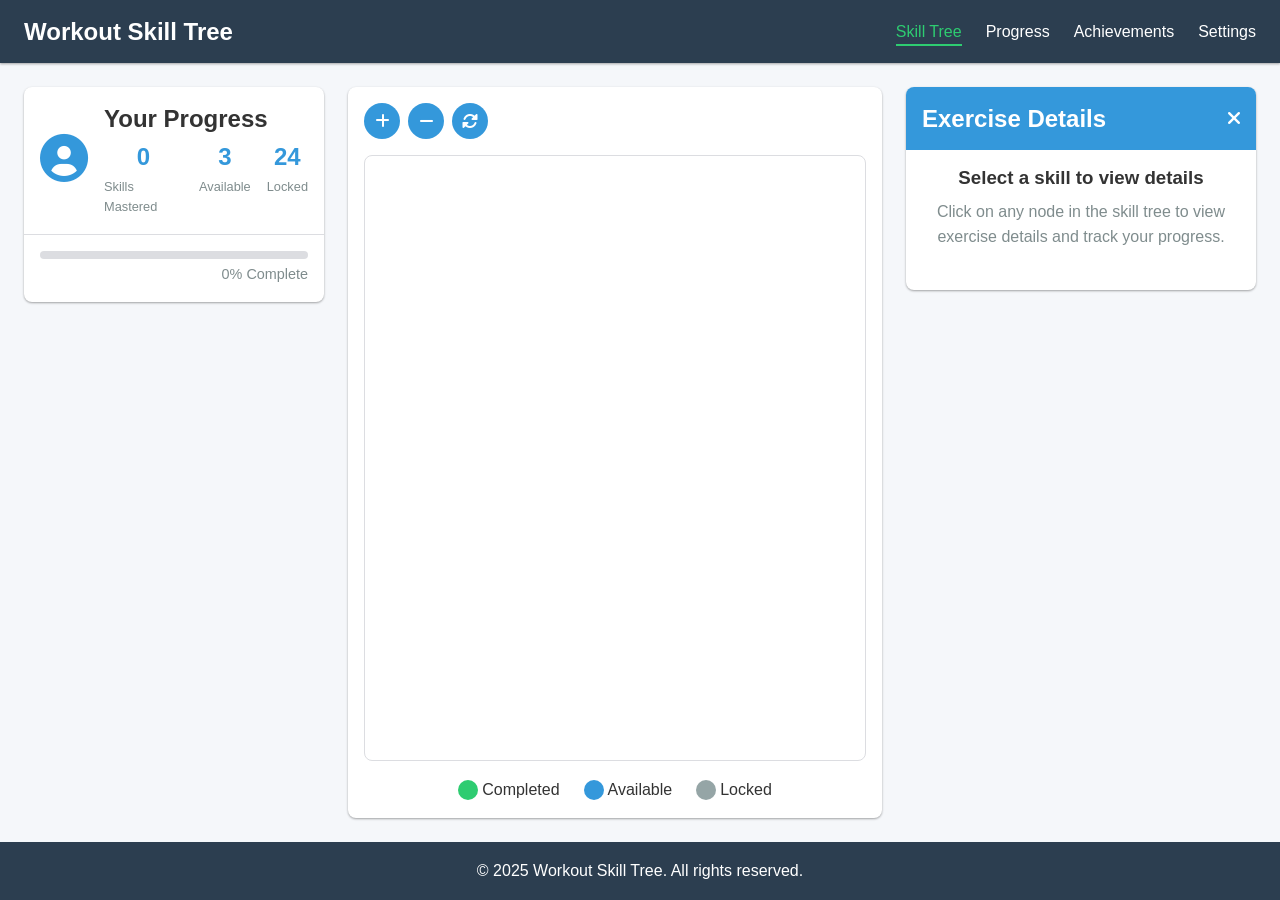
==== frontend/index.html @ cec465d7 "init" ====
<!DOCTYPE html>
<html lang="en">
<head>
    <meta charset="UTF-8">
    <meta name="viewport" content="width=device-width, initial-scale=1.0">
    <title>Workout Skill Tree</title>
    <link rel="stylesheet" href="css/style.css">
    <link rel="stylesheet" href="https://cdnjs.cloudflare.com/ajax/libs/font-awesome/6.0.0/css/all.min.css">
</head>
<body>
    <div class="app-container">
        <!-- Header/Navigation -->
        <header class="header">
            <div class="logo">
                <h1>Workout Skill Tree</h1>
            </div>
            <nav class="main-nav">
                <ul>
                    <li><a href="#" class="active">Skill Tree</a></li>
                    <li><a href="#">Progress</a></li>
                    <li><a href="#">Achievements</a></li>
                    <li><a href="#">Settings</a></li>
                </ul>
            </nav>
            <div class="mobile-menu-toggle">
                <i class="fas fa-bars"></i>
            </div>
        </header>

        <main class="main-content">
            <!-- User Profile/Progress Section -->
            <section class="user-profile">
                <div class="profile-card">
                    <div class="profile-header">
                        <div class="profile-avatar">
                            <i class="fas fa-user-circle"></i>
                        </div>
                        <div class="profile-info">
                            <h2>Your Progress</h2>
                            <div class="progress-stats">
                                <div class="stat">
                                    <span class="stat-value">12</span>
                                    <span class="stat-label">Skills Mastered</span>
                                </div>
                                <div class="stat">
                                    <span class="stat-value">3</span>
                                    <span class="stat-label">Available</span>
                                </div>
                                <div class="stat">
                                    <span class="stat-value">24</span>
                                    <span class="stat-label">Locked</span>
                                </div>
                            </div>
                        </div>
                    </div>
                    <div class="profile-body">
                        <div class="progress-bar">
                            <div class="progress-fill" style="width: 30%;"></div>
                        </div>
                        <p class="progress-text">30% Complete</p>
                    </div>
                </div>
            </section>

            <!-- Skill Tree Visualization Area -->
            <section class="skill-tree-container">
                <div class="controls">
                    <button class="zoom-in"><i class="fas fa-plus"></i></button>
                    <button class="zoom-out"><i class="fas fa-minus"></i></button>
                    <button class="reset"><i class="fas fa-sync-alt"></i></button>
                </div>
                <div class="skill-tree-viewport">
                    <div id="skill-tree" class="skill-tree">
                        <!-- Skill tree will be rendered here by JavaScript -->
                        <div class="placeholder-message">
                            <p>Skill tree will be rendered here</p>
                            <p>JavaScript implementation coming soon</p>
                        </div>
                    </div>
                </div>
                <div class="legend">
                    <div class="legend-item">
                        <div class="node-example completed"></div>
                        <span>Completed</span>
                    </div>
                    <div class="legend-item">
                        <div class="node-example available"></div>
                        <span>Available</span>
                    </div>
                    <div class="legend-item">
                        <div class="node-example locked"></div>
                        <span>Locked</span>
                    </div>
                </div>
            </section>

            <!-- Exercise Details Panel -->
            <section class="exercise-details">
                <div class="panel">
                    <div class="panel-header">
                        <h2>Exercise Details</h2>
                        <button class="close-panel"><i class="fas fa-times"></i></button>
                    </div>
                    <div class="panel-body">
                        <div class="exercise-info">
                            <h3>Select a skill to view details</h3>
                            <p class="instruction">Click on any node in the skill tree to view exercise details and track your progress.</p>
                            
                            <!-- This content will be populated when a skill is selected -->
                            <div class="exercise-content hidden">
                                <div class="exercise-header">
                                    <h3 class="exercise-title">Exercise Name</h3>
                                    <div class="exercise-category">Category</div>
                                </div>
                                
                                <div class="exercise-description">
                                    <p>Exercise description will appear here.</p>
                                </div>
                                
                                <div class="exercise-requirements">
                                    <h4>Requirements</h4>
                                    <ul class="prerequisites-list">
                                        <li>Prerequisite 1</li>
                                        <li>Prerequisite 2</li>
                                    </ul>
                                </div>
                                
                                <div class="exercise-progress">
                                    <h4>Your Progress</h4>
                                    <div class="progress-tracker">
                                        <div class="progress-bar">
                                            <div class="progress-fill" style="width: 0%;"></div>
                                        </div>
                                        <span class="progress-text">0%</span>
                                    </div>
                                </div>
                                
                                <div class="exercise-actions">
                                    <button class="btn primary-btn">Mark as Complete</button>
                                    <button class="btn secondary-btn">Log Progress</button>
                                </div>
                            </div>
                        </div>
                    </div>
                </div>
            </section>
        </main>

        <footer class="footer">
            <p>&copy; 2025 Workout Skill Tree. All rights reserved.</p>
        </footer>
    </div>

    <!-- JavaScript files will be added in future steps -->
    <script src="js/skill-tree.js" defer></script>
    <script src="js/progress-tracker.js" defer></script>
    <script src="js/animations.js" defer></script>
</body>
</html>
---- frontend/css/style.css ----
/* 
 * Workout Skill Tree - Main Stylesheet
 * A responsive CSS for workout skill tree visualization
 */

/* ===== Base Styles ===== */
:root {
  /* Color Palette */
  --primary-color: #3498db;
  --primary-dark: #2980b9;
  --secondary-color: #2ecc71;
  --secondary-dark: #27ae60;
  --accent-color: #e74c3c;
  --light-bg: #f5f7fa;
  --dark-bg: #2c3e50;
  --text-color: #333333;
  --text-light: #ffffff;
  --text-muted: #7f8c8d;
  --border-color: #dcdde1;
  
  /* Node States */
  --node-completed: #2ecc71;
  --node-available: #3498db;
  --node-locked: #95a5a6;
  
  /* Spacing */
  --spacing-xs: 0.25rem;
  --spacing-sm: 0.5rem;
  --spacing-md: 1rem;
  --spacing-lg: 1.5rem;
  --spacing-xl: 2rem;
  
  /* Border Radius */
  --border-radius-sm: 4px;
  --border-radius-md: 8px;
  --border-radius-lg: 12px;
  --border-radius-circle: 50%;
  
  /* Shadows */
  --shadow-sm: 0 1px 3px rgba(0, 0, 0, 0.12), 0 1px 2px rgba(0, 0, 0, 0.24);
  --shadow-md: 0 3px 6px rgba(0, 0, 0, 0.16), 0 3px 6px rgba(0, 0, 0, 0.23);
  --shadow-lg: 0 10px 20px rgba(0, 0, 0, 0.19), 0 6px 6px rgba(0, 0, 0, 0.23);
}

* {
  margin: 0;
  padding: 0;
  box-sizing: border-box;
}

html {
  font-size: 16px;
  scroll-behavior: smooth;
}

body {
  font-family: 'Segoe UI', Tahoma, Geneva, Verdana, sans-serif;
  line-height: 1.6;
  color: var(--text-color);
  background-color: var(--light-bg);
}

h1, h2, h3, h4, h5, h6 {
  font-weight: 600;
  line-height: 1.3;
  margin-bottom: var(--spacing-sm);
}

a {
  color: var(--primary-color);
  text-decoration: none;
  transition: color 0.3s ease;
}

a:hover {
  color: var(--primary-dark);
}

ul {
  list-style: none;
}

button {
  cursor: pointer;
  border: none;
  background: none;
  font-family: inherit;
  font-size: inherit;
}

.hidden {
  display: none !important;
}

/* ===== Layout ===== */
.app-container {
  display: flex;
  flex-direction: column;
  min-height: 100vh;
}

.main-content {
  display: grid;
  grid-template-columns: 1fr;
  gap: var(--spacing-lg);
  padding: var(--spacing-lg);
  flex: 1;
}

@media (min-width: 992px) {
  .main-content {
    grid-template-columns: 300px 1fr 350px;
  }
}

/* ===== Header ===== */
.header {
  background-color: var(--dark-bg);
  color: var(--text-light);
  padding: var(--spacing-md) var(--spacing-lg);
  display: flex;
  justify-content: space-between;
  align-items: center;
  box-shadow: var(--shadow-sm);
}

.logo h1 {
  font-size: 1.5rem;
  margin: 0;
}

.main-nav ul {
  display: none;
}

.main-nav ul li {
  margin-left: var(--spacing-lg);
}

.main-nav ul li a {
  color: var(--text-light);
  font-weight: 500;
  padding: var(--spacing-xs) 0;
  position: relative;
}

.main-nav ul li a:hover,
.main-nav ul li a.active {
  color: var(--secondary-color);
}

.main-nav ul li a.active::after {
  content: '';
  position: absolute;
  bottom: -2px;
  left: 0;
  width: 100%;
  height: 2px;
  background-color: var(--secondary-color);
}

.mobile-menu-toggle {
  font-size: 1.5rem;
  color: var(--text-light);
}

@media (min-width: 768px) {
  .main-nav ul {
    display: flex;
  }
  
  .mobile-menu-toggle {
    display: none;
  }
}

/* ===== User Profile ===== */
.user-profile {
  grid-column: 1 / -1;
}

.profile-card {
  background-color: white;
  border-radius: var(--border-radius-md);
  box-shadow: var(--shadow-sm);
  overflow: hidden;
}

.profile-header {
  padding: var(--spacing-md);
  display: flex;
  align-items: center;
  border-bottom: 1px solid var(--border-color);
}

.profile-avatar {
  font-size: 3rem;
  color: var(--primary-color);
  margin-right: var(--spacing-md);
}

.profile-info {
  flex: 1;
}

.profile-info h2 {
  margin-bottom: var(--spacing-xs);
}

.progress-stats {
  display: flex;
  gap: var(--spacing-md);
}

.stat {
  display: flex;
  flex-direction: column;
  align-items: center;
}

.stat-value {
  font-size: 1.5rem;
  font-weight: bold;
  color: var(--primary-color);
}

.stat-label {
  font-size: 0.8rem;
  color: var(--text-muted);
}

.profile-body {
  padding: var(--spacing-md);
}

.progress-bar {
  height: 8px;
  background-color: var(--border-color);
  border-radius: var(--border-radius-sm);
  overflow: hidden;
  margin-bottom: var(--spacing-xs);
}

.progress-fill {
  height: 100%;
  background-color: var(--secondary-color);
  transition: width 0.3s ease;
}

.progress-text {
  text-align: right;
  font-size: 0.9rem;
  color: var(--text-muted);
}

@media (min-width: 992px) {
  .user-profile {
    grid-column: 1;
  }
}

/* ===== Skill Tree ===== */
.skill-tree-container {
  grid-column: 1 / -1;
  background-color: white;
  border-radius: var(--border-radius-md);
  box-shadow: var(--shadow-sm);
  padding: var(--spacing-md);
  position: relative;
  display: flex;
  flex-direction: column;
}

.controls {
  display: flex;
  gap: var(--spacing-sm);
  margin-bottom: var(--spacing-md);
}

.controls button {
  width: 36px;
  height: 36px;
  border-radius: var(--border-radius-circle);
  background-color: var(--primary-color);
  color: white;
  display: flex;
  align-items: center;
  justify-content: center;
  transition: background-color 0.3s ease;
}

.controls button:hover {
  background-color: var(--primary-dark);
}

.skill-tree-viewport {
  flex: 1;
  overflow: hidden;
  position: relative;
  border: 1px solid var(--border-color);
  border-radius: var(--border-radius-md);
  min-height: 400px;
}

.skill-tree {
  width: 100%;
  height: 100%;
  position: relative;
  display: flex;
  align-items: center;
  justify-content: center;
}

.placeholder-message {
  text-align: center;
  color: var(--text-muted);
  padding: var(--spacing-xl);
}

.legend {
  display: flex;
  justify-content: center;
  gap: var(--spacing-lg);
  margin-top: var(--spacing-md);
}

.legend-item {
  display: flex;
  align-items: center;
  gap: var(--spacing-xs);
}

.node-example {
  width: 20px;
  height: 20px;
  border-radius: var(--border-radius-circle);
}

.node-example.completed {
  background-color: var(--node-completed);
}

.node-example.available {
  background-color: var(--node-available);
}

.node-example.locked {
  background-color: var(--node-locked);
}

@media (min-width: 992px) {
  .skill-tree-container {
    grid-column: 2;
  }
}

/* ===== Exercise Details ===== */
.exercise-details {
  grid-column: 1 / -1;
}

.panel {
  background-color: white;
  border-radius: var(--border-radius-md);
  box-shadow: var(--shadow-sm);
  overflow: hidden;
}

.panel-header {
  padding: var(--spacing-md);
  background-color: var(--primary-color);
  color: var(--text-light);
  display: flex;
  justify-content: space-between;
  align-items: center;
}

.panel-header h2 {
  margin: 0;
}

.close-panel {
  color: var(--text-light);
  font-size: 1.2rem;
}

.panel-body {
  padding: var(--spacing-md);
}

.exercise-info {
  text-align: center;
}

.instruction {
  color: var(--text-muted);
  margin-bottom: var(--spacing-lg);
}

.exercise-content {
  text-align: left;
}

.exercise-header {
  margin-bottom: var(--spacing-md);
}

.exercise-category {
  display: inline-block;
  background-color: var(--primary-color);
  color: var(--text-light);
  padding: var(--spacing-xs) var(--spacing-sm);
  border-radius: var(--border-radius-sm);
  font-size: 0.8rem;
  margin-top: var(--spacing-xs);
}

.exercise-description {
  margin-bottom: var(--spacing-md);
}

.exercise-requirements {
  margin-bottom: var(--spacing-md);
}

.prerequisites-list {
  list-style: disc;
  padding-left: var(--spacing-lg);
  margin-top: var(--spacing-xs);
}

.exercise-progress {
  margin-bottom: var(--spacing-md);
}

.exercise-actions {
  display: flex;
  gap: var(--spacing-md);
  margin-top: var(--spacing-lg);
}

.btn {
  padding: var(--spacing-sm) var(--spacing-md);
  border-radius: var(--border-radius-sm);
  font-weight: 500;
  transition: all 0.3s ease;
}

.primary-btn {
  background-color: var(--secondary-color);
  color: var(--text-light);
}

.primary-btn:hover {
  background-color: var(--secondary-dark);
}

.secondary-btn {
  background-color: var(--light-bg);
  color: var(--text-color);
  border: 1px solid var(--border-color);
}

.secondary-btn:hover {
  background-color: var(--border-color);
}

@media (min-width: 992px) {
  .exercise-details {
    grid-column: 3;
  }
}

/* ===== Footer ===== */
.footer {
  background-color: var(--dark-bg);
  color: var(--text-light);
  text-align: center;
  padding: var(--spacing-md);
  margin-top: auto;
}

/* ===== Skill Tree Node Styles ===== */
/* These styles will be used by JavaScript to create nodes */
.skill-node {
  width: 80px;
  height: 80px;
  border-radius: var(--border-radius-circle);
  display: flex;
  align-items: center;
  justify-content: center;
  position: absolute;
  cursor: pointer;
  transition: transform 0.3s ease, box-shadow 0.3s ease;
  color: white;
  font-weight: bold;
  text-align: center;
  box-shadow: var(--shadow-sm);
}

.skill-node:hover {
  transform: scale(1.1);
  box-shadow: var(--shadow-md);
}

.skill-node.completed {
  background-color: var(--node-completed);
}

.skill-node.available {
  background-color: var(--node-available);
}

.skill-node.locked {
  background-color: var(--node-locked);
  cursor: not-allowed;
}

.skill-node-icon {
  font-size: 1.5rem;
  margin-bottom: var(--spacing-xs);
}

.skill-node-label {
  font-size: 0.7rem;
  max-width: 90%;
  overflow: hidden;
  text-overflow: ellipsis;
  white-space: nowrap;
}

.node-connection {
  position: absolute;
  height: 2px;
  background-color: var(--border-color);
  transform-origin: 0 0;
  z-index: -1;
}

.node-connection.completed {
  background-color: var(--node-completed);
}

/* ===== Animations ===== */
@keyframes pulse {
  0% {
    transform: scale(1);
  }
  50% {
    transform: scale(1.05);
  }
  100% {
    transform: scale(1);
  }
}

.pulse {
  animation: pulse 1.5s infinite;
}

/* ===== Responsive Adjustments ===== */
@media (max-width: 576px) {
  .exercise-actions {
    flex-direction: column;
  }
  
  .progress-stats {
    flex-wrap: wrap;
  }
  
  .stat {
    flex: 1;
    min-width: 80px;
  }
}
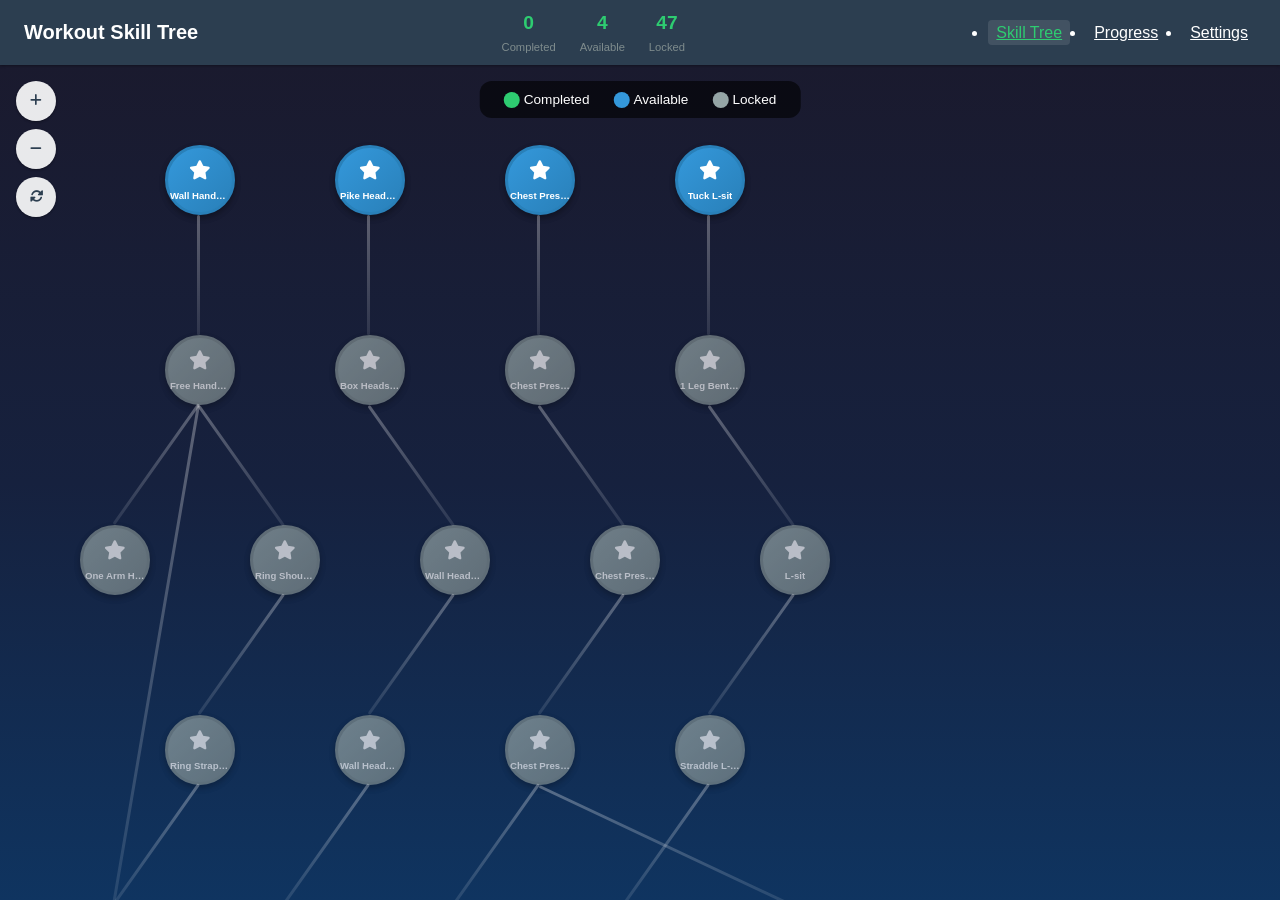
==== commit 11a6127b: "Organize and expand skill tree for better visualization and navigation Restructure the UI to display" ====
--- a/frontend/index.html
+++ b/frontend/index.html
@@ -9,76 +9,42 @@
 </head>
 <body>
     <div class="app-container">
-        <!-- Header/Navigation -->
         <header class="header">
             <div class="logo">
                 <h1>Workout Skill Tree</h1>
+            </div>
+            <div class="header-stats">
+                <div class="stat">
+                    <span class="stat-value" id="completed-count">0</span>
+                    <span class="stat-label">Completed</span>
+                </div>
+                <div class="stat">
+                    <span class="stat-value" id="available-count">0</span>
+                    <span class="stat-label">Available</span>
+                </div>
+                <div class="stat">
+                    <span class="stat-value" id="locked-count">0</span>
+                    <span class="stat-label">Locked</span>
+                </div>
             </div>
             <nav class="main-nav">
                 <ul>
                     <li><a href="#" class="active">Skill Tree</a></li>
                     <li><a href="#">Progress</a></li>
-                    <li><a href="#">Achievements</a></li>
                     <li><a href="#">Settings</a></li>
                 </ul>
             </nav>
-            <div class="mobile-menu-toggle">
-                <i class="fas fa-bars"></i>
-            </div>
         </header>
 
-        <main class="main-content">
-            <!-- User Profile/Progress Section -->
-            <section class="user-profile">
-                <div class="profile-card">
-                    <div class="profile-header">
-                        <div class="profile-avatar">
-                            <i class="fas fa-user-circle"></i>
-                        </div>
-                        <div class="profile-info">
-                            <h2>Your Progress</h2>
-                            <div class="progress-stats">
-                                <div class="stat">
-                                    <span class="stat-value">12</span>
-                                    <span class="stat-label">Skills Mastered</span>
-                                </div>
-                                <div class="stat">
-                                    <span class="stat-value">3</span>
-                                    <span class="stat-label">Available</span>
-                                </div>
-                                <div class="stat">
-                                    <span class="stat-value">24</span>
-                                    <span class="stat-label">Locked</span>
-                                </div>
-                            </div>
-                        </div>
-                    </div>
-                    <div class="profile-body">
-                        <div class="progress-bar">
-                            <div class="progress-fill" style="width: 30%;"></div>
-                        </div>
-                        <p class="progress-text">30% Complete</p>
-                    </div>
+        <main class="main-content fullscreen">
+            <section class="skill-tree-container fullscreen">
+                <div class="controls-overlay">
+                    <button class="zoom-in" title="Zoom In"><i class="fas fa-plus"></i></button>
+                    <button class="zoom-out" title="Zoom Out"><i class="fas fa-minus"></i></button>
+                    <button class="reset" title="Reset View"><i class="fas fa-sync-alt"></i></button>
                 </div>
-            </section>
-
-            <!-- Skill Tree Visualization Area -->
-            <section class="skill-tree-container">
-                <div class="controls">
-                    <button class="zoom-in"><i class="fas fa-plus"></i></button>
-                    <button class="zoom-out"><i class="fas fa-minus"></i></button>
-                    <button class="reset"><i class="fas fa-sync-alt"></i></button>
-                </div>
-                <div class="skill-tree-viewport">
-                    <div id="skill-tree" class="skill-tree">
-                        <!-- Skill tree will be rendered here by JavaScript -->
-                        <div class="placeholder-message">
-                            <p>Skill tree will be rendered here</p>
-                            <p>JavaScript implementation coming soon</p>
-                        </div>
-                    </div>
-                </div>
-                <div class="legend">
+                
+                <div class="legend-overlay">
                     <div class="legend-item">
                         <div class="node-example completed"></div>
                         <span>Completed</span>
@@ -92,68 +58,36 @@
                         <span>Locked</span>
                     </div>
                 </div>
-            </section>
 
-            <!-- Exercise Details Panel -->
-            <section class="exercise-details">
-                <div class="panel">
-                    <div class="panel-header">
-                        <h2>Exercise Details</h2>
-                        <button class="close-panel"><i class="fas fa-times"></i></button>
+                <div class="skill-tree-viewport">
+                    <div id="skill-tree" class="skill-tree"></div>
+                </div>
+
+                <div id="exercise-tooltip" class="exercise-tooltip hidden">
+                    <div class="tooltip-header">
+                        <h3 class="tooltip-title">Exercise Name</h3>
+                        <span class="tooltip-category">Category</span>
                     </div>
-                    <div class="panel-body">
-                        <div class="exercise-info">
-                            <h3>Select a skill to view details</h3>
-                            <p class="instruction">Click on any node in the skill tree to view exercise details and track your progress.</p>
-                            
-                            <!-- This content will be populated when a skill is selected -->
-                            <div class="exercise-content hidden">
-                                <div class="exercise-header">
-                                    <h3 class="exercise-title">Exercise Name</h3>
-                                    <div class="exercise-category">Category</div>
-                                </div>
-                                
-                                <div class="exercise-description">
-                                    <p>Exercise description will appear here.</p>
-                                </div>
-                                
-                                <div class="exercise-requirements">
-                                    <h4>Requirements</h4>
-                                    <ul class="prerequisites-list">
-                                        <li>Prerequisite 1</li>
-                                        <li>Prerequisite 2</li>
-                                    </ul>
-                                </div>
-                                
-                                <div class="exercise-progress">
-                                    <h4>Your Progress</h4>
-                                    <div class="progress-tracker">
-                                        <div class="progress-bar">
-                                            <div class="progress-fill" style="width: 0%;"></div>
-                                        </div>
-                                        <span class="progress-text">0%</span>
-                                    </div>
-                                </div>
-                                
-                                <div class="exercise-actions">
-                                    <button class="btn primary-btn">Mark as Complete</button>
-                                    <button class="btn secondary-btn">Log Progress</button>
-                                </div>
-                            </div>
+                    <div class="tooltip-body">
+                        <p class="tooltip-description">Description</p>
+                        <div class="tooltip-prereqs">
+                            <strong>Prerequisites:</strong>
+                            <ul class="prereqs-list"></ul>
                         </div>
+                        <div class="tooltip-difficulty">
+                            <strong>Difficulty:</strong> <span class="difficulty-value">1</span>
+                        </div>
+                    </div>
+                    <div class="tooltip-actions">
+                        <button class="btn primary-btn tooltip-complete-btn">Mark Complete</button>
                     </div>
                 </div>
             </section>
         </main>
-
-        <footer class="footer">
-            <p>&copy; 2025 Workout Skill Tree. All rights reserved.</p>
-        </footer>
     </div>
 
-    <!-- JavaScript files will be added in future steps -->
     <script src="js/skill-tree.js" defer></script>
     <script src="js/progress-tracker.js" defer></script>
     <script src="js/animations.js" defer></script>
 </body>
-</html>+</html>
--- a/frontend/css/style.css
+++ b/frontend/css/style.css
@@ -1,11 +1,9 @@
 /* 
  * Workout Skill Tree - Main Stylesheet
- * A responsive CSS for workout skill tree visualization
+ * Full-screen skill tree visualization with hover tooltips
  */
 
-/* ===== Base Styles ===== */
 :root {
-  /* Color Palette */
   --primary-color: #3498db;
   --primary-dark: #2980b9;
   --secondary-color: #2ecc71;
@@ -18,25 +16,21 @@
   --text-muted: #7f8c8d;
   --border-color: #dcdde1;
   
-  /* Node States */
   --node-completed: #2ecc71;
   --node-available: #3498db;
   --node-locked: #95a5a6;
   
-  /* Spacing */
   --spacing-xs: 0.25rem;
   --spacing-sm: 0.5rem;
   --spacing-md: 1rem;
   --spacing-lg: 1.5rem;
   --spacing-xl: 2rem;
   
-  /* Border Radius */
   --border-radius-sm: 4px;
   --border-radius-md: 8px;
   --border-radius-lg: 12px;
   --border-radius-circle: 50%;
   
-  /* Shadows */
   --shadow-sm: 0 1px 3px rgba(0, 0, 0, 0.12), 0 1px 2px rgba(0, 0, 0, 0.24);
   --shadow-md: 0 3px 6px rgba(0, 0, 0, 0.16), 0 3px 6px rgba(0, 0, 0, 0.23);
   --shadow-lg: 0 10px 20px rgba(0, 0, 0, 0.19), 0 6px 6px rgba(0, 0, 0, 0.23);
@@ -48,9 +42,9 @@
   box-sizing: border-box;
 }
 
-html {
-  font-size: 16px;
-  scroll-behavior: smooth;
+html, body {
+  height: 100%;
+  overflow: hidden;
 }
 
 body {
@@ -60,516 +54,369 @@
   background-color: var(--light-bg);
 }
 
-h1, h2, h3, h4, h5, h6 {
-  font-weight: 600;
-  line-height: 1.3;
-  margin-bottom: var(--spacing-sm);
-}
-
-a {
-  color: var(--primary-color);
-  text-decoration: none;
-  transition: color 0.3s ease;
-}
-
-a:hover {
-  color: var(--primary-dark);
-}
-
-ul {
-  list-style: none;
-}
-
-button {
-  cursor: pointer;
-  border: none;
-  background: none;
-  font-family: inherit;
-  font-size: inherit;
-}
-
 .hidden {
   display: none !important;
 }
 
-/* ===== Layout ===== */
 .app-container {
   display: flex;
   flex-direction: column;
-  min-height: 100vh;
-}
-
-.main-content {
-  display: grid;
-  grid-template-columns: 1fr;
-  gap: var(--spacing-lg);
-  padding: var(--spacing-lg);
-  flex: 1;
-}
-
-@media (min-width: 992px) {
-  .main-content {
-    grid-template-columns: 300px 1fr 350px;
-  }
-}
-
-/* ===== Header ===== */
+  height: 100vh;
+}
+
 .header {
   background-color: var(--dark-bg);
   color: var(--text-light);
-  padding: var(--spacing-md) var(--spacing-lg);
+  padding: var(--spacing-sm) var(--spacing-lg);
   display: flex;
   justify-content: space-between;
   align-items: center;
   box-shadow: var(--shadow-sm);
+  z-index: 100;
+  flex-shrink: 0;
 }
 
 .logo h1 {
-  font-size: 1.5rem;
+  font-size: 1.25rem;
   margin: 0;
 }
 
+.header-stats {
+  display: flex;
+  gap: var(--spacing-lg);
+}
+
+.header-stats .stat {
+  display: flex;
+  flex-direction: column;
+  align-items: center;
+}
+
+.header-stats .stat-value {
+  font-size: 1.2rem;
+  font-weight: bold;
+  color: var(--secondary-color);
+}
+
+.header-stats .stat-label {
+  font-size: 0.7rem;
+  color: var(--text-muted);
+}
+
 .main-nav ul {
-  display: none;
-}
-
-.main-nav ul li {
-  margin-left: var(--spacing-lg);
+  display: flex;
+  gap: var(--spacing-md);
 }
 
 .main-nav ul li a {
   color: var(--text-light);
   font-weight: 500;
-  padding: var(--spacing-xs) 0;
-  position: relative;
+  padding: var(--spacing-xs) var(--spacing-sm);
+  border-radius: var(--border-radius-sm);
+  transition: background-color 0.2s;
 }
 
 .main-nav ul li a:hover,
 .main-nav ul li a.active {
+  background-color: rgba(255,255,255,0.1);
   color: var(--secondary-color);
 }
 
-.main-nav ul li a.active::after {
-  content: '';
-  position: absolute;
-  bottom: -2px;
-  left: 0;
-  width: 100%;
-  height: 2px;
-  background-color: var(--secondary-color);
-}
-
-.mobile-menu-toggle {
-  font-size: 1.5rem;
-  color: var(--text-light);
-}
-
-@media (min-width: 768px) {
-  .main-nav ul {
-    display: flex;
-  }
-  
-  .mobile-menu-toggle {
-    display: none;
-  }
-}
-
-/* ===== User Profile ===== */
-.user-profile {
-  grid-column: 1 / -1;
-}
-
-.profile-card {
-  background-color: white;
-  border-radius: var(--border-radius-md);
-  box-shadow: var(--shadow-sm);
+.main-content.fullscreen {
+  flex: 1;
+  padding: 0;
   overflow: hidden;
 }
 
-.profile-header {
-  padding: var(--spacing-md);
-  display: flex;
-  align-items: center;
-  border-bottom: 1px solid var(--border-color);
-}
-
-.profile-avatar {
-  font-size: 3rem;
-  color: var(--primary-color);
-  margin-right: var(--spacing-md);
-}
-
-.profile-info {
-  flex: 1;
-}
-
-.profile-info h2 {
-  margin-bottom: var(--spacing-xs);
-}
-
-.progress-stats {
-  display: flex;
-  gap: var(--spacing-md);
-}
-
-.stat {
-  display: flex;
-  flex-direction: column;
-  align-items: center;
-}
-
-.stat-value {
-  font-size: 1.5rem;
-  font-weight: bold;
-  color: var(--primary-color);
-}
-
-.stat-label {
-  font-size: 0.8rem;
-  color: var(--text-muted);
-}
-
-.profile-body {
-  padding: var(--spacing-md);
-}
-
-.progress-bar {
-  height: 8px;
-  background-color: var(--border-color);
-  border-radius: var(--border-radius-sm);
-  overflow: hidden;
-  margin-bottom: var(--spacing-xs);
-}
-
-.progress-fill {
-  height: 100%;
-  background-color: var(--secondary-color);
-  transition: width 0.3s ease;
-}
-
-.progress-text {
-  text-align: right;
-  font-size: 0.9rem;
-  color: var(--text-muted);
-}
-
-@media (min-width: 992px) {
-  .user-profile {
-    grid-column: 1;
-  }
-}
-
-/* ===== Skill Tree ===== */
-.skill-tree-container {
-  grid-column: 1 / -1;
-  background-color: white;
-  border-radius: var(--border-radius-md);
-  box-shadow: var(--shadow-sm);
-  padding: var(--spacing-md);
-  position: relative;
-  display: flex;
-  flex-direction: column;
-}
-
-.controls {
-  display: flex;
-  gap: var(--spacing-sm);
-  margin-bottom: var(--spacing-md);
-}
-
-.controls button {
-  width: 36px;
-  height: 36px;
-  border-radius: var(--border-radius-circle);
-  background-color: var(--primary-color);
-  color: white;
-  display: flex;
-  align-items: center;
-  justify-content: center;
-  transition: background-color 0.3s ease;
-}
-
-.controls button:hover {
-  background-color: var(--primary-dark);
-}
-
-.skill-tree-viewport {
-  flex: 1;
-  overflow: hidden;
-  position: relative;
-  border: 1px solid var(--border-color);
-  border-radius: var(--border-radius-md);
-  min-height: 400px;
-}
-
-.skill-tree {
+.skill-tree-container.fullscreen {
   width: 100%;
   height: 100%;
   position: relative;
+  background: linear-gradient(180deg, #1a1a2e 0%, #16213e 50%, #0f3460 100%);
+}
+
+.controls-overlay {
+  position: absolute;
+  top: var(--spacing-md);
+  left: var(--spacing-md);
+  display: flex;
+  flex-direction: column;
+  gap: var(--spacing-sm);
+  z-index: 50;
+}
+
+.controls-overlay button {
+  width: 40px;
+  height: 40px;
+  border-radius: var(--border-radius-circle);
+  background-color: rgba(255,255,255,0.9);
+  color: var(--dark-bg);
   display: flex;
   align-items: center;
   justify-content: center;
-}
-
-.placeholder-message {
-  text-align: center;
-  color: var(--text-muted);
-  padding: var(--spacing-xl);
-}
-
-.legend {
-  display: flex;
-  justify-content: center;
+  transition: all 0.2s;
+  box-shadow: var(--shadow-sm);
+  border: none;
+  cursor: pointer;
+}
+
+.controls-overlay button:hover {
+  background-color: var(--primary-color);
+  color: white;
+  transform: scale(1.1);
+}
+
+.legend-overlay {
+  position: absolute;
+  top: var(--spacing-md);
+  left: 50%;
+  transform: translateX(-50%);
+  display: flex;
   gap: var(--spacing-lg);
-  margin-top: var(--spacing-md);
+  background-color: rgba(0,0,0,0.6);
+  padding: var(--spacing-sm) var(--spacing-lg);
+  border-radius: var(--border-radius-lg);
+  z-index: 50;
 }
 
 .legend-item {
   display: flex;
   align-items: center;
   gap: var(--spacing-xs);
+  color: var(--text-light);
+  font-size: 0.85rem;
 }
 
 .node-example {
-  width: 20px;
-  height: 20px;
+  width: 16px;
+  height: 16px;
   border-radius: var(--border-radius-circle);
 }
 
-.node-example.completed {
-  background-color: var(--node-completed);
-}
-
-.node-example.available {
-  background-color: var(--node-available);
-}
-
-.node-example.locked {
-  background-color: var(--node-locked);
-}
-
-@media (min-width: 992px) {
-  .skill-tree-container {
-    grid-column: 2;
-  }
-}
-
-/* ===== Exercise Details ===== */
-.exercise-details {
-  grid-column: 1 / -1;
-}
-
-.panel {
-  background-color: white;
-  border-radius: var(--border-radius-md);
-  box-shadow: var(--shadow-sm);
-  overflow: hidden;
-}
-
-.panel-header {
-  padding: var(--spacing-md);
-  background-color: var(--primary-color);
-  color: var(--text-light);
-  display: flex;
-  justify-content: space-between;
-  align-items: center;
-}
-
-.panel-header h2 {
-  margin: 0;
-}
-
-.close-panel {
-  color: var(--text-light);
-  font-size: 1.2rem;
-}
-
-.panel-body {
-  padding: var(--spacing-md);
-}
-
-.exercise-info {
-  text-align: center;
-}
-
-.instruction {
-  color: var(--text-muted);
-  margin-bottom: var(--spacing-lg);
-}
-
-.exercise-content {
-  text-align: left;
-}
-
-.exercise-header {
-  margin-bottom: var(--spacing-md);
-}
-
-.exercise-category {
-  display: inline-block;
-  background-color: var(--primary-color);
-  color: var(--text-light);
-  padding: var(--spacing-xs) var(--spacing-sm);
-  border-radius: var(--border-radius-sm);
-  font-size: 0.8rem;
-  margin-top: var(--spacing-xs);
-}
-
-.exercise-description {
-  margin-bottom: var(--spacing-md);
-}
-
-.exercise-requirements {
-  margin-bottom: var(--spacing-md);
-}
-
-.prerequisites-list {
-  list-style: disc;
-  padding-left: var(--spacing-lg);
-  margin-top: var(--spacing-xs);
-}
-
-.exercise-progress {
-  margin-bottom: var(--spacing-md);
-}
-
-.exercise-actions {
-  display: flex;
-  gap: var(--spacing-md);
-  margin-top: var(--spacing-lg);
-}
-
-.btn {
-  padding: var(--spacing-sm) var(--spacing-md);
-  border-radius: var(--border-radius-sm);
-  font-weight: 500;
-  transition: all 0.3s ease;
-}
-
-.primary-btn {
-  background-color: var(--secondary-color);
-  color: var(--text-light);
-}
-
-.primary-btn:hover {
-  background-color: var(--secondary-dark);
-}
-
-.secondary-btn {
-  background-color: var(--light-bg);
-  color: var(--text-color);
-  border: 1px solid var(--border-color);
-}
-
-.secondary-btn:hover {
-  background-color: var(--border-color);
-}
-
-@media (min-width: 992px) {
-  .exercise-details {
-    grid-column: 3;
-  }
-}
-
-/* ===== Footer ===== */
-.footer {
-  background-color: var(--dark-bg);
-  color: var(--text-light);
-  text-align: center;
-  padding: var(--spacing-md);
-  margin-top: auto;
-}
-
-/* ===== Skill Tree Node Styles ===== */
-/* These styles will be used by JavaScript to create nodes */
+.node-example.completed { background-color: var(--node-completed); }
+.node-example.available { background-color: var(--node-available); }
+.node-example.locked { background-color: var(--node-locked); }
+
+.skill-tree-viewport {
+  width: 100%;
+  height: 100%;
+  overflow: auto;
+  cursor: grab;
+}
+
+.skill-tree-viewport:active {
+  cursor: grabbing;
+}
+
+.skill-tree {
+  position: relative;
+  min-width: 100%;
+  min-height: 100%;
+}
+
 .skill-node {
-  width: 80px;
-  height: 80px;
+  width: 70px;
+  height: 70px;
   border-radius: var(--border-radius-circle);
   display: flex;
+  flex-direction: column;
   align-items: center;
   justify-content: center;
   position: absolute;
   cursor: pointer;
-  transition: transform 0.3s ease, box-shadow 0.3s ease;
+  transition: transform 0.2s, box-shadow 0.2s;
   color: white;
   font-weight: bold;
   text-align: center;
-  box-shadow: var(--shadow-sm);
+  box-shadow: var(--shadow-md);
+  border: 3px solid rgba(255,255,255,0.3);
 }
 
 .skill-node:hover {
-  transform: scale(1.1);
-  box-shadow: var(--shadow-md);
+  transform: scale(1.15);
+  box-shadow: 0 0 20px rgba(255,255,255,0.4);
+  z-index: 100;
 }
 
 .skill-node.completed {
-  background-color: var(--node-completed);
+  background: linear-gradient(135deg, #2ecc71 0%, #27ae60 100%);
+  border-color: #27ae60;
 }
 
 .skill-node.available {
-  background-color: var(--node-available);
+  background: linear-gradient(135deg, #3498db 0%, #2980b9 100%);
+  border-color: #2980b9;
+  animation: pulse 2s infinite;
 }
 
 .skill-node.locked {
-  background-color: var(--node-locked);
-  cursor: not-allowed;
+  background: linear-gradient(135deg, #95a5a6 0%, #7f8c8d 100%);
+  border-color: #7f8c8d;
+  opacity: 0.7;
 }
 
 .skill-node-icon {
-  font-size: 1.5rem;
-  margin-bottom: var(--spacing-xs);
+  font-size: 1.2rem;
 }
 
 .skill-node-label {
-  font-size: 0.7rem;
-  max-width: 90%;
+  font-size: 0.6rem;
+  max-width: 60px;
   overflow: hidden;
   text-overflow: ellipsis;
   white-space: nowrap;
+  margin-top: 2px;
 }
 
 .node-connection {
   position: absolute;
-  height: 2px;
-  background-color: var(--border-color);
+  height: 3px;
+  background: linear-gradient(90deg, rgba(255,255,255,0.3) 0%, rgba(255,255,255,0.1) 100%);
   transform-origin: 0 0;
-  z-index: -1;
+  z-index: 1;
+  border-radius: 2px;
 }
 
 .node-connection.completed {
-  background-color: var(--node-completed);
-}
-
-/* ===== Animations ===== */
+  background: linear-gradient(90deg, var(--node-completed) 0%, rgba(46, 204, 113, 0.5) 100%);
+}
+
+.exercise-tooltip {
+  position: fixed;
+  width: 280px;
+  background-color: rgba(255,255,255,0.95);
+  border-radius: var(--border-radius-md);
+  box-shadow: var(--shadow-lg);
+  z-index: 200;
+  pointer-events: auto;
+  backdrop-filter: blur(10px);
+}
+
+.tooltip-header {
+  padding: var(--spacing-sm) var(--spacing-md);
+  background-color: var(--primary-color);
+  color: white;
+  border-radius: var(--border-radius-md) var(--border-radius-md) 0 0;
+}
+
+.tooltip-title {
+  font-size: 1rem;
+  margin: 0;
+}
+
+.tooltip-category {
+  font-size: 0.75rem;
+  opacity: 0.9;
+  display: inline-block;
+  background-color: rgba(0,0,0,0.2);
+  padding: 2px 8px;
+  border-radius: var(--border-radius-sm);
+  margin-top: 4px;
+}
+
+.tooltip-body {
+  padding: var(--spacing-md);
+}
+
+.tooltip-description {
+  font-size: 0.85rem;
+  color: var(--text-muted);
+  margin-bottom: var(--spacing-sm);
+}
+
+.tooltip-prereqs {
+  font-size: 0.8rem;
+  margin-bottom: var(--spacing-sm);
+}
+
+.prereqs-list {
+  list-style: none;
+  margin-top: 4px;
+}
+
+.prereqs-list li {
+  padding: 2px 0;
+  color: var(--text-muted);
+}
+
+.prereqs-list li.completed::before {
+  content: "✓ ";
+  color: var(--node-completed);
+}
+
+.prereqs-list li:not(.completed)::before {
+  content: "○ ";
+  color: var(--node-locked);
+}
+
+.tooltip-difficulty {
+  font-size: 0.8rem;
+}
+
+.difficulty-value {
+  color: var(--primary-color);
+  font-weight: bold;
+}
+
+.tooltip-actions {
+  padding: var(--spacing-sm) var(--spacing-md);
+  border-top: 1px solid var(--border-color);
+}
+
+.tooltip-actions .btn {
+  width: 100%;
+  padding: var(--spacing-sm);
+  border-radius: var(--border-radius-sm);
+  font-weight: 500;
+  border: none;
+  cursor: pointer;
+  transition: all 0.2s;
+}
+
+.tooltip-actions .primary-btn {
+  background-color: var(--secondary-color);
+  color: white;
+}
+
+.tooltip-actions .primary-btn:hover:not(:disabled) {
+  background-color: var(--secondary-dark);
+}
+
+.tooltip-actions .primary-btn:disabled {
+  background-color: var(--node-locked);
+  cursor: not-allowed;
+}
+
 @keyframes pulse {
-  0% {
-    transform: scale(1);
-  }
-  50% {
-    transform: scale(1.05);
-  }
-  100% {
-    transform: scale(1);
-  }
-}
-
-.pulse {
-  animation: pulse 1.5s infinite;
-}
-
-/* ===== Responsive Adjustments ===== */
-@media (max-width: 576px) {
-  .exercise-actions {
-    flex-direction: column;
-  }
-  
-  .progress-stats {
-    flex-wrap: wrap;
-  }
-  
-  .stat {
-    flex: 1;
-    min-width: 80px;
-  }
-}+  0%, 100% { box-shadow: var(--shadow-md); }
+  50% { box-shadow: 0 0 15px rgba(52, 152, 219, 0.6); }
+}
+
+@media (max-width: 768px) {
+  .header-stats {
+    display: none;
+  }
+  
+  .main-nav ul {
+    display: none;
+  }
+  
+  .legend-overlay {
+    font-size: 0.75rem;
+    padding: var(--spacing-xs) var(--spacing-sm);
+    gap: var(--spacing-sm);
+  }
+  
+  .skill-node {
+    width: 50px;
+    height: 50px;
+  }
+  
+  .skill-node-icon {
+    font-size: 1rem;
+  }
+  
+  .skill-node-label {
+    display: none;
+  }
+}
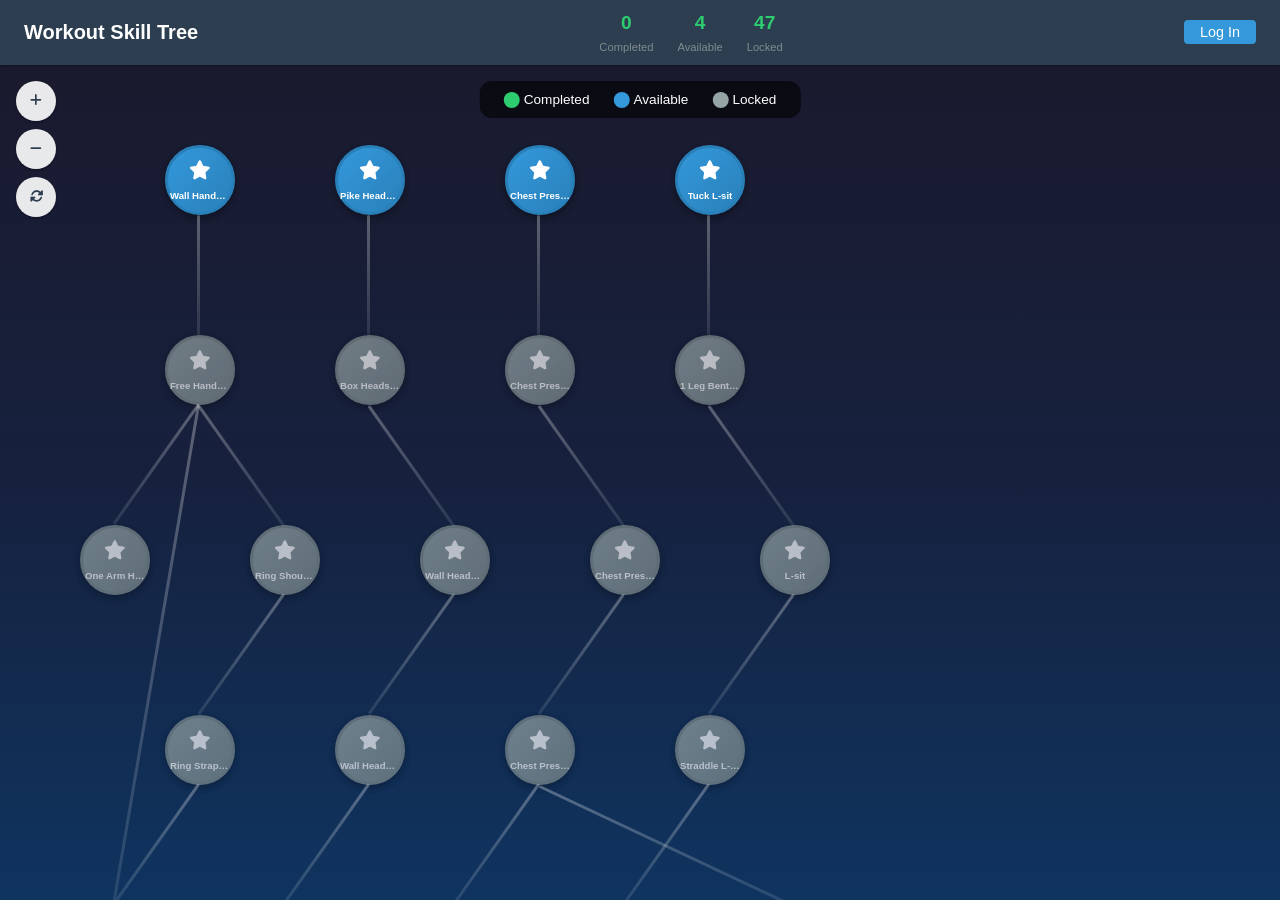
==== commit ea7ab861: "Add user login and signup functionality with separate account progress Integrates frontend authentic" ====
--- a/frontend/index.html
+++ b/frontend/index.html
@@ -27,14 +27,53 @@
                     <span class="stat-label">Locked</span>
                 </div>
             </div>
-            <nav class="main-nav">
-                <ul>
-                    <li><a href="#" class="active">Skill Tree</a></li>
-                    <li><a href="#">Progress</a></li>
-                    <li><a href="#">Settings</a></li>
-                </ul>
-            </nav>
+            <div class="auth-section">
+                <div id="auth-status" class="auth-status">
+                    <span id="user-email" class="user-email"></span>
+                    <button id="logout-btn" class="btn logout-btn" style="display: none;">Log Out</button>
+                    <button id="login-btn" class="btn login-btn">Log In</button>
+                </div>
+            </div>
         </header>
+
+        <div id="auth-modal" class="modal hidden">
+            <div class="modal-overlay"></div>
+            <div class="modal-content">
+                <button class="modal-close"><i class="fas fa-times"></i></button>
+                <div class="auth-tabs">
+                    <button class="auth-tab active" data-tab="login">Log In</button>
+                    <button class="auth-tab" data-tab="signup">Sign Up</button>
+                </div>
+                <form id="login-form" class="auth-form">
+                    <div class="form-group">
+                        <label for="login-email">Email</label>
+                        <input type="email" id="login-email" name="email" required placeholder="your@email.com">
+                    </div>
+                    <div class="form-group">
+                        <label for="login-password">Password</label>
+                        <input type="password" id="login-password" name="password" required placeholder="Enter password">
+                    </div>
+                    <div id="login-error" class="form-error hidden"></div>
+                    <button type="submit" class="btn primary-btn auth-submit">Log In</button>
+                </form>
+                <form id="signup-form" class="auth-form hidden">
+                    <div class="form-group">
+                        <label for="signup-email">Email</label>
+                        <input type="email" id="signup-email" name="email" required placeholder="your@email.com">
+                    </div>
+                    <div class="form-group">
+                        <label for="signup-password">Password</label>
+                        <input type="password" id="signup-password" name="password" required minlength="6" placeholder="At least 6 characters">
+                    </div>
+                    <div class="form-group">
+                        <label for="signup-confirm">Confirm Password</label>
+                        <input type="password" id="signup-confirm" name="confirm" required placeholder="Confirm password">
+                    </div>
+                    <div id="signup-error" class="form-error hidden"></div>
+                    <button type="submit" class="btn primary-btn auth-submit">Sign Up</button>
+                </form>
+            </div>
+        </div>
 
         <main class="main-content fullscreen">
             <section class="skill-tree-container fullscreen">
@@ -86,6 +125,7 @@
         </main>
     </div>
 
+    <script src="js/auth.js" defer></script>
     <script src="js/skill-tree.js" defer></script>
     <script src="js/progress-tracker.js" defer></script>
     <script src="js/animations.js" defer></script>
--- a/frontend/css/style.css
+++ b/frontend/css/style.css
@@ -420,3 +420,184 @@
     display: none;
   }
 }
+
+.auth-section {
+  display: flex;
+  align-items: center;
+  gap: var(--spacing-md);
+}
+
+.auth-status {
+  display: flex;
+  align-items: center;
+  gap: var(--spacing-sm);
+}
+
+.user-email {
+  color: var(--text-light);
+  font-size: 0.9rem;
+}
+
+.login-btn, .logout-btn {
+  padding: var(--spacing-xs) var(--spacing-md);
+  border-radius: var(--border-radius-sm);
+  font-size: 0.9rem;
+  cursor: pointer;
+  border: none;
+  transition: background-color 0.2s;
+}
+
+.login-btn {
+  background-color: var(--primary-color);
+  color: white;
+}
+
+.login-btn:hover {
+  background-color: var(--primary-dark);
+}
+
+.logout-btn {
+  background-color: transparent;
+  color: var(--text-light);
+  border: 1px solid var(--text-light);
+}
+
+.logout-btn:hover {
+  background-color: rgba(255, 255, 255, 0.1);
+}
+
+.modal {
+  position: fixed;
+  top: 0;
+  left: 0;
+  width: 100%;
+  height: 100%;
+  z-index: 1000;
+  display: flex;
+  align-items: center;
+  justify-content: center;
+}
+
+.modal-overlay {
+  position: absolute;
+  top: 0;
+  left: 0;
+  width: 100%;
+  height: 100%;
+  background-color: rgba(0, 0, 0, 0.6);
+}
+
+.modal-content {
+  position: relative;
+  background-color: white;
+  border-radius: var(--border-radius-lg);
+  padding: var(--spacing-xl);
+  width: 100%;
+  max-width: 400px;
+  box-shadow: var(--shadow-lg);
+  z-index: 1001;
+}
+
+.modal-close {
+  position: absolute;
+  top: var(--spacing-md);
+  right: var(--spacing-md);
+  background: none;
+  border: none;
+  font-size: 1.2rem;
+  cursor: pointer;
+  color: var(--text-muted);
+  transition: color 0.2s;
+}
+
+.modal-close:hover {
+  color: var(--text-color);
+}
+
+.auth-tabs {
+  display: flex;
+  gap: var(--spacing-sm);
+  margin-bottom: var(--spacing-lg);
+  border-bottom: 1px solid var(--border-color);
+  padding-bottom: var(--spacing-sm);
+}
+
+.auth-tab {
+  background: none;
+  border: none;
+  padding: var(--spacing-sm) var(--spacing-md);
+  font-size: 1rem;
+  cursor: pointer;
+  color: var(--text-muted);
+  border-bottom: 2px solid transparent;
+  transition: all 0.2s;
+}
+
+.auth-tab.active {
+  color: var(--primary-color);
+  border-bottom-color: var(--primary-color);
+}
+
+.auth-tab:hover:not(.active) {
+  color: var(--text-color);
+}
+
+.auth-form {
+  display: flex;
+  flex-direction: column;
+  gap: var(--spacing-md);
+}
+
+.form-group {
+  display: flex;
+  flex-direction: column;
+  gap: var(--spacing-xs);
+}
+
+.form-group label {
+  font-weight: 500;
+  color: var(--text-color);
+}
+
+.form-group input {
+  padding: var(--spacing-sm) var(--spacing-md);
+  border: 1px solid var(--border-color);
+  border-radius: var(--border-radius-sm);
+  font-size: 1rem;
+  transition: border-color 0.2s;
+}
+
+.form-group input:focus {
+  outline: none;
+  border-color: var(--primary-color);
+}
+
+.form-error {
+  background-color: #fdeaea;
+  color: var(--accent-color);
+  padding: var(--spacing-sm) var(--spacing-md);
+  border-radius: var(--border-radius-sm);
+  font-size: 0.9rem;
+}
+
+.auth-submit {
+  margin-top: var(--spacing-sm);
+  padding: var(--spacing-sm) var(--spacing-md);
+  background-color: var(--primary-color);
+  color: white;
+  border: none;
+  border-radius: var(--border-radius-sm);
+  font-size: 1rem;
+  cursor: pointer;
+  transition: background-color 0.2s;
+}
+
+.auth-submit:hover {
+  background-color: var(--primary-dark);
+}
+
+@media (max-width: 768px) {
+  .auth-section {
+    display: none;
+  }
+}
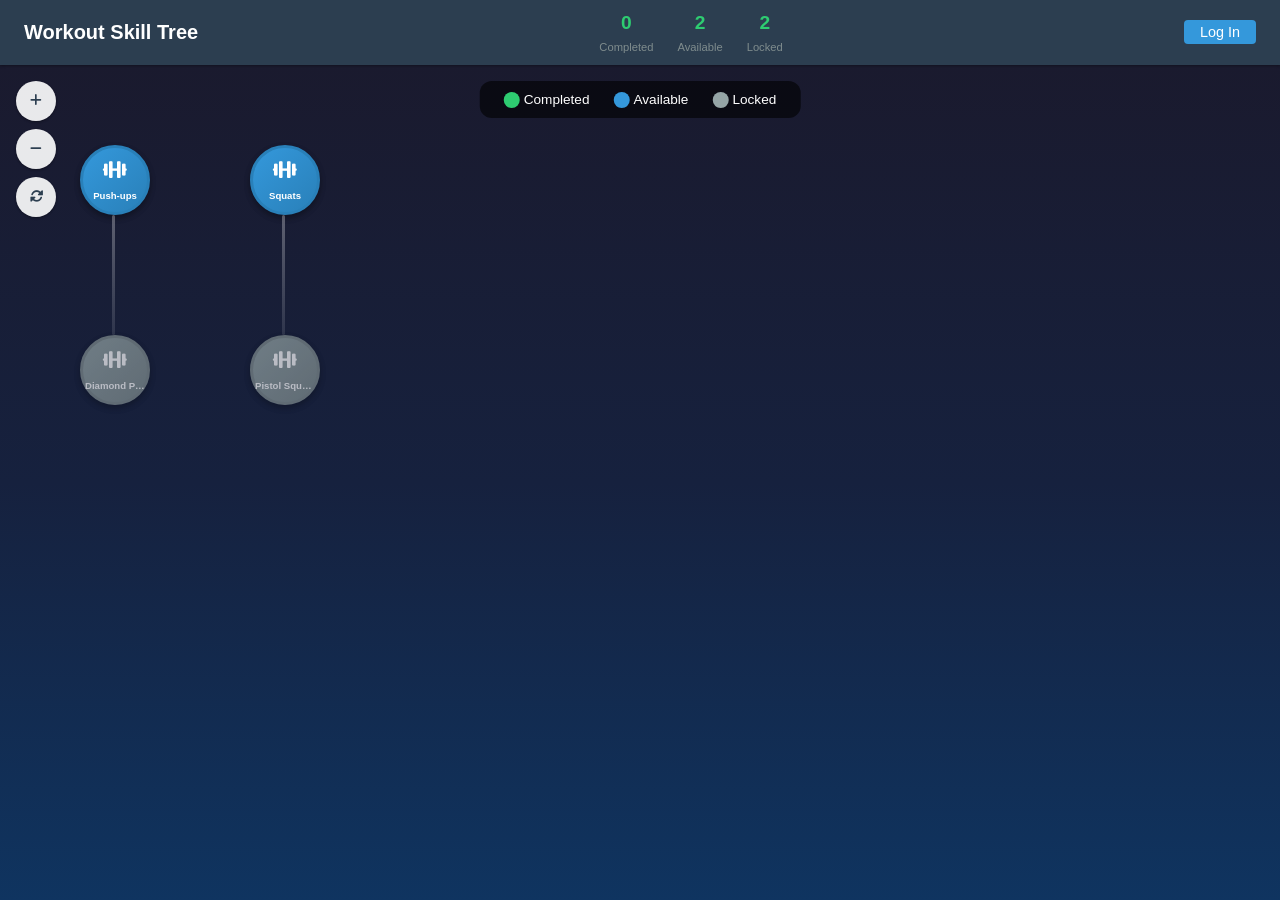
==== commit 01c710f1: "Add functionality for users to create and manage custom exercises Introduces a modal for creating cu" ====
--- a/frontend/index.html
+++ b/frontend/index.html
@@ -75,12 +75,61 @@
             </div>
         </div>
 
+        <div id="create-exercise-modal" class="modal hidden">
+            <div class="modal-overlay"></div>
+            <div class="modal-content">
+                <button class="modal-close" id="close-create-exercise"><i class="fas fa-times"></i></button>
+                <h2>Create New Exercise</h2>
+                <form id="create-exercise-form" class="auth-form">
+                    <div class="form-group">
+                        <label for="exercise-name">Exercise Name *</label>
+                        <input type="text" id="exercise-name" name="name" required placeholder="e.g., Muscle-up">
+                    </div>
+                    <div class="form-group">
+                        <label for="exercise-description">Description</label>
+                        <textarea id="exercise-description" name="description" rows="3" placeholder="Describe the exercise..."></textarea>
+                    </div>
+                    <div class="form-row">
+                        <div class="form-group">
+                            <label for="exercise-category">Category</label>
+                            <select id="exercise-category" name="category">
+                                <option value="Custom">Custom</option>
+                                <option value="Strength">Strength</option>
+                                <option value="Flexibility">Flexibility</option>
+                                <option value="Balance">Balance</option>
+                                <option value="Cardio">Cardio</option>
+                            </select>
+                        </div>
+                        <div class="form-group">
+                            <label for="exercise-difficulty">Difficulty (1-5)</label>
+                            <input type="number" id="exercise-difficulty" name="difficulty" min="1" max="5" value="1">
+                        </div>
+                    </div>
+                    <div class="form-group">
+                        <label>Prerequisites (exercises that must be completed first)</label>
+                        <div id="prereq-select" class="multi-select">
+                            <div class="multi-select-options" id="prereq-options"></div>
+                        </div>
+                    </div>
+                    <div class="form-group">
+                        <label>Next Exercises (exercises this unlocks)</label>
+                        <div id="next-select" class="multi-select">
+                            <div class="multi-select-options" id="next-options"></div>
+                        </div>
+                    </div>
+                    <div id="create-exercise-error" class="form-error hidden"></div>
+                    <button type="submit" class="btn primary-btn auth-submit">Create Exercise</button>
+                </form>
+            </div>
+        </div>
+
         <main class="main-content fullscreen">
             <section class="skill-tree-container fullscreen">
                 <div class="controls-overlay">
                     <button class="zoom-in" title="Zoom In"><i class="fas fa-plus"></i></button>
                     <button class="zoom-out" title="Zoom Out"><i class="fas fa-minus"></i></button>
                     <button class="reset" title="Reset View"><i class="fas fa-sync-alt"></i></button>
+                    <button id="create-exercise-btn" class="create-exercise-btn hidden" title="Create Exercise"><i class="fas fa-plus-circle"></i></button>
                 </div>
                 
                 <div class="legend-overlay">
@@ -128,6 +177,7 @@
     <script src="js/auth.js" defer></script>
     <script src="js/skill-tree.js" defer></script>
     <script src="js/progress-tracker.js" defer></script>
+    <script src="js/exercise-creator.js" defer></script>
     <script src="js/animations.js" defer></script>
 </body>
 </html>
--- a/frontend/css/style.css
+++ b/frontend/css/style.css
@@ -601,3 +601,104 @@
     display: none;
   }
 }
+
+.create-exercise-btn {
+  background-color: var(--secondary-color);
+  color: white;
+  border: none;
+  width: 36px;
+  height: 36px;
+  border-radius: 50%;
+  cursor: pointer;
+  display: flex;
+  align-items: center;
+  justify-content: center;
+  transition: background-color 0.2s, transform 0.2s;
+}
+
+.create-exercise-btn:hover {
+  background-color: var(--secondary-dark);
+  transform: scale(1.1);
+}
+
+.form-row {
+  display: flex;
+  gap: var(--spacing-md);
+}
+
+.form-row .form-group {
+  flex: 1;
+}
+
+.form-group textarea {
+  padding: var(--spacing-sm) var(--spacing-md);
+  border: 1px solid var(--border-color);
+  border-radius: var(--border-radius-sm);
+  font-size: 1rem;
+  font-family: inherit;
+  resize: vertical;
+  transition: border-color 0.2s;
+}
+
+.form-group textarea:focus {
+  outline: none;
+  border-color: var(--primary-color);
+}
+
+.form-group select {
+  padding: var(--spacing-sm) var(--spacing-md);
+  border: 1px solid var(--border-color);
+  border-radius: var(--border-radius-sm);
+  font-size: 1rem;
+  background-color: white;
+  cursor: pointer;
+}
+
+.form-group select:focus {
+  outline: none;
+  border-color: var(--primary-color);
+}
+
+.multi-select {
+  border: 1px solid var(--border-color);
+  border-radius: var(--border-radius-sm);
+  max-height: 150px;
+  overflow-y: auto;
+}
+
+.multi-select-options {
+  padding: var(--spacing-xs);
+}
+
+.multi-select-option {
+  display: flex;
+  align-items: center;
+  gap: var(--spacing-sm);
+  padding: var(--spacing-xs) var(--spacing-sm);
+  cursor: pointer;
+  border-radius: var(--border-radius-sm);
+  transition: background-color 0.2s;
+}
+
+.multi-select-option:hover {
+  background-color: var(--light-bg);
+}
+
+.multi-select-option input[type="checkbox"] {
+  cursor: pointer;
+}
+
+.multi-select-option label {
+  cursor: pointer;
+  flex: 1;
+  font-weight: normal;
+}
+
+.modal-content h2 {
+  margin-bottom: var(--spacing-lg);
+  color: var(--text-color);
+}
+
+.custom-node {
+  border: 2px dashed rgba(255, 255, 255, 0.5) !important;
+}
